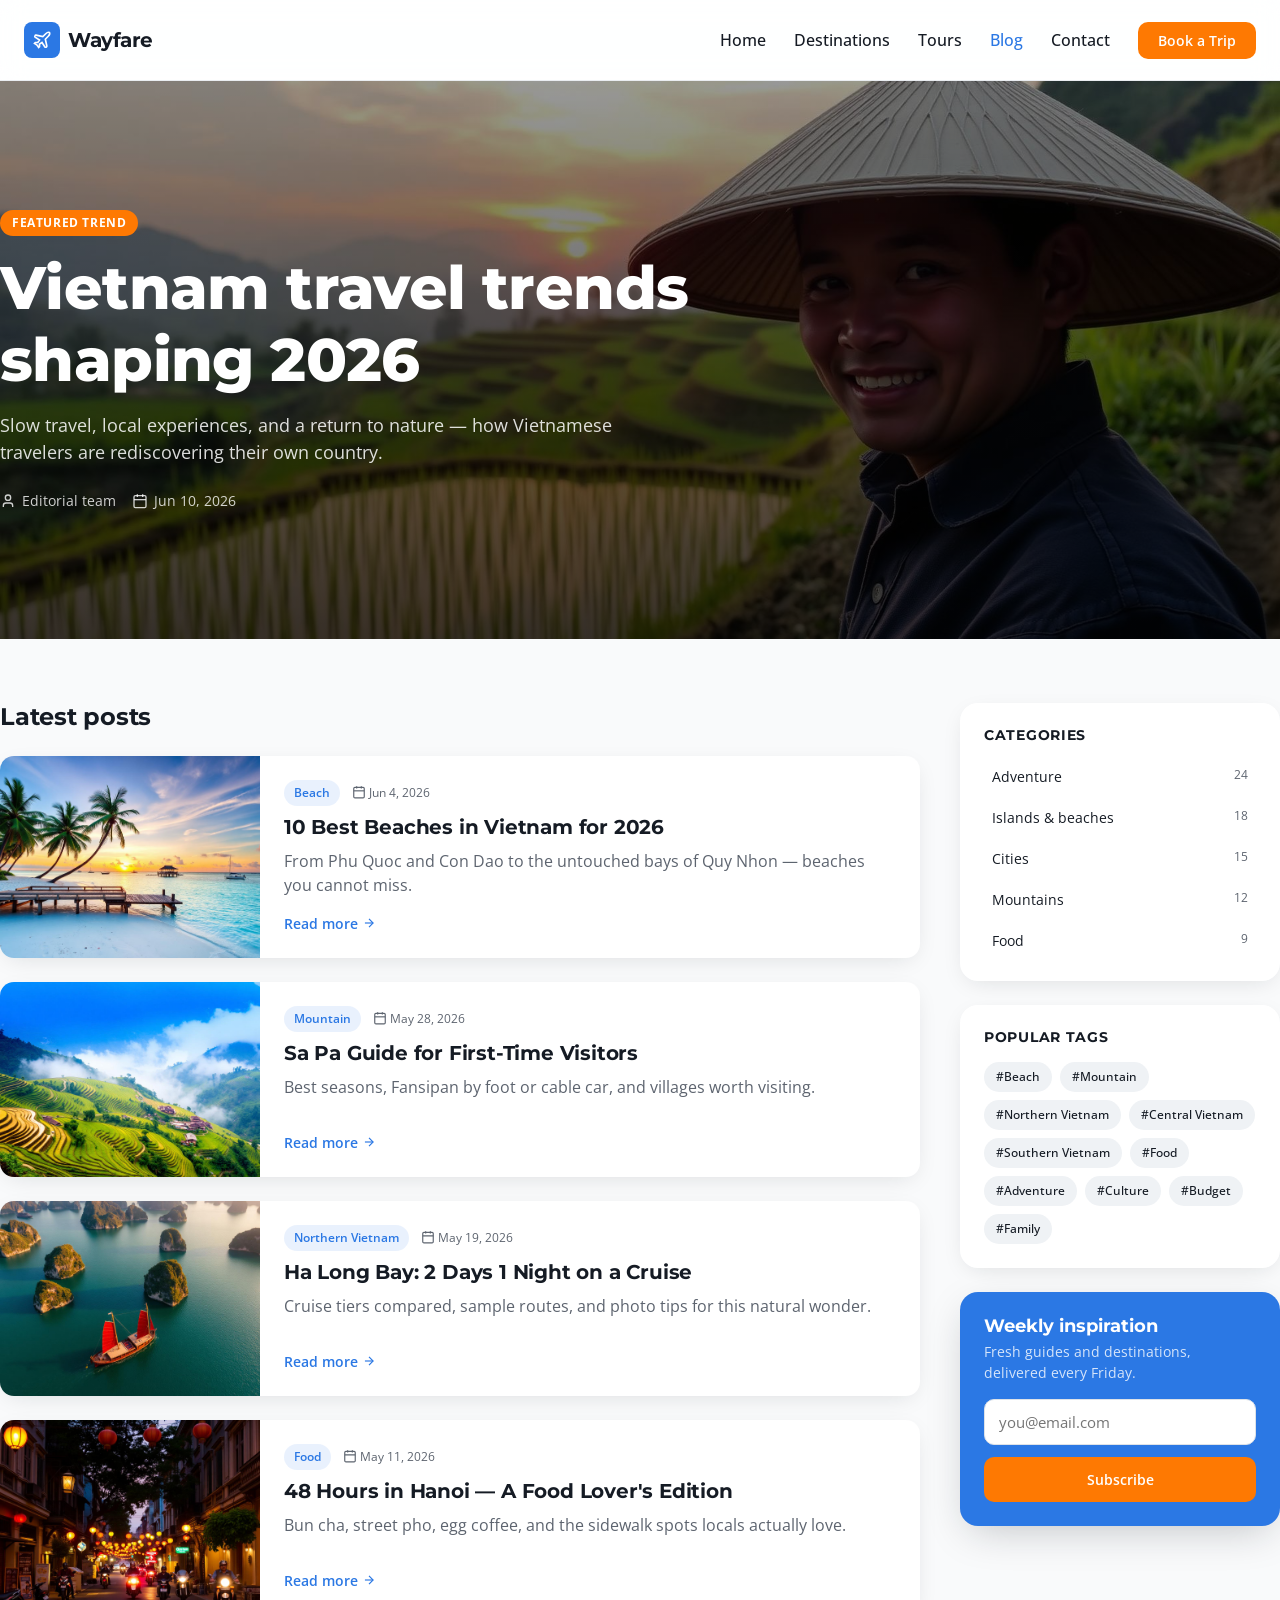
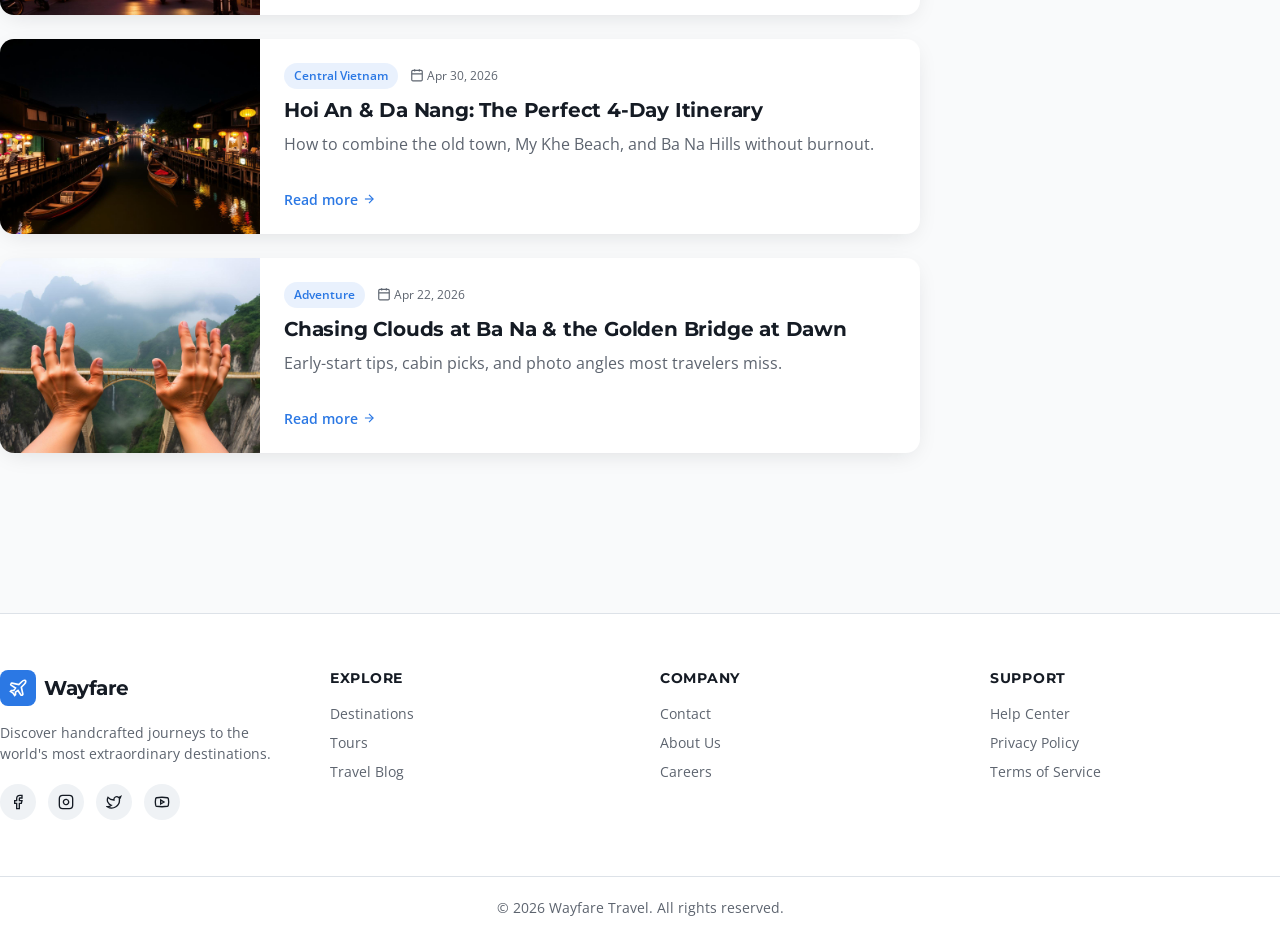
==== blog.html @ fe243395 "Initial commit" ====
<!DOCTYPE html>
<html lang="en">
<head>
  <meta charset="UTF-8">
  <meta name="viewport" content="width=device-width, initial-scale=1.0">
  <title>Travel Blog — Wayfare</title>
  <meta name="description" content="Guides, stories, and Vietnam travel tips from local experts and fellow travelers.">
  <link
    href="https://cdn.jsdelivr.net/npm/bootstrap@5.3.3/dist/css/bootstrap.min.css"
    rel="stylesheet"
    integrity="sha384-QWTKZyjpPEjISv5WaRU9OFeRpok6YctnYmDr5pNlyT2bRjXh0JMhjY6hW+ALEwIH"
    crossorigin="anonymous"
  >
  <link rel="stylesheet" href="css/styles.css">
</head>
<body class="site" data-page="blog">
  <header class="navbar">
    <div class="container navbar__inner">
      <a href="index.html" class="navbar__brand">
        <span class="navbar__logo">
          <svg class="icon" viewBox="0 0 24 24" fill="none" stroke="currentColor" stroke-width="2"><path d="M17.8 19.2 16 11l3.5-3.5C21 6 21.5 4 21 3c-1-.5-3 0-4.5 1.5L13 8 4.8 6.2c-.5-.1-.9.1-1.1.5l-.3.5c-.2.5-.1 1 .3 1.3L9 12l-2 3H4l-1 1 3 2 2 3 1-1v-3l3-2 3.5 5.3c.3.4.8.5 1.3.3l.5-.2c.4-.3.6-.7.5-1.2z"/></svg>
        </span>
        <span class="navbar__name">Wayfare</span>
      </a>
      <nav class="navbar__nav">
        <a href="index.html" class="btn-ghost-nav" data-nav-link="home">Home</a>
        <a href="destinations.html" class="btn-ghost-nav" data-nav-link="destinations">Destinations</a>
        <a href="tours.html" class="btn-ghost-nav" data-nav-link="tours">Tours</a>
        <a href="blog.html" class="btn-ghost-nav" data-nav-link="blog">Blog</a>
        <a href="contact.html" class="btn-ghost-nav" data-nav-link="contact">Contact</a>
        <a href="contact.html" class="btn-cta btn-cta--sm" style="margin-left:0.75rem">Book a Trip</a>
      </nav>
      <button class="navbar__toggle" data-nav-toggle aria-label="Toggle menu" aria-expanded="false">
        <svg class="icon" data-icon-menu viewBox="0 0 24 24" fill="none" stroke="currentColor" stroke-width="2"><path d="M4 12h16"/><path d="M4 18h16"/><path d="M4 6h16"/></svg>
        <svg class="icon hidden" data-icon-close viewBox="0 0 24 24" fill="none" stroke="currentColor" stroke-width="2"><path d="M18 6 6 18"/><path d="m6 6 12 12"/></svg>
      </button>
    </div>
    <div class="navbar__mobile" data-nav-mobile>
      <div class="navbar__mobile-inner">
        <nav class="navbar__mobile-nav">
          <a href="index.html" class="btn-ghost-nav" data-nav-link="home">Home</a>
          <a href="destinations.html" class="btn-ghost-nav" data-nav-link="destinations">Destinations</a>
          <a href="tours.html" class="btn-ghost-nav" data-nav-link="tours">Tours</a>
          <a href="blog.html" class="btn-ghost-nav" data-nav-link="blog">Blog</a>
          <a href="contact.html" class="btn-ghost-nav" data-nav-link="contact">Contact</a>
          <a href="contact.html" class="btn-cta btn-cta--sm" style="margin-top:0.5rem">Book a Trip</a>
        </nav>
      </div>
    </div>
  </header>

  <main class="main">
    <section class="blog-hero">
      <div class="blog-hero__bg">
        <img src="assets/blog-hero.jpg" alt="">
        <div class="blog-hero__overlay"></div>
      </div>
      <div class="container blog-hero__content">
        <span class="blog-hero__badge">Featured trend</span>
        <h1>Vietnam travel trends shaping 2026</h1>
        <p class="blog-hero__desc">Slow travel, local experiences, and a return to nature — how Vietnamese travelers are rediscovering their own country.</p>
        <div class="blog-hero__meta">
          <span>
            <svg class="icon--sm" viewBox="0 0 24 24" fill="none" stroke="currentColor" stroke-width="2"><path d="M19 21v-2a4 4 0 0 0-4-4H9a4 4 0 0 0-4 4v2"/><circle cx="12" cy="7" r="4"/></svg>
            Editorial team
          </span>
          <span>
            <svg class="icon--sm" viewBox="0 0 24 24" fill="none" stroke="currentColor" stroke-width="2"><rect width="18" height="18" x="3" y="4" rx="2"/><line x1="16" x2="16" y1="2" y2="6"/><line x1="8" x2="8" y1="2" y2="6"/><line x1="3" x2="21" y1="10" y2="10"/></svg>
            Jun 10, 2026
          </span>
        </div>
      </div>
    </section>

    <section class="container blog-layout">
      <div class="blog-feed">
        <h2>Latest posts</h2>
        <div class="blog-posts" id="blog-posts"></div>
      </div>

      <aside class="blog-sidebar">
        <div class="blog-sidebar__box">
          <h3>Categories</h3>
          <ul class="blog-sidebar__cats">
            <li><a href="blog.html">Adventure <span class="count">24</span></a></li>
            <li><a href="blog.html">Islands & beaches <span class="count">18</span></a></li>
            <li><a href="blog.html">Cities <span class="count">15</span></a></li>
            <li><a href="blog.html">Mountains <span class="count">12</span></a></li>
            <li><a href="blog.html">Food <span class="count">9</span></a></li>
          </ul>
        </div>

        <div class="blog-sidebar__box">
          <h3>Popular tags</h3>
          <div class="blog-tags">
            <a href="#">#Beach</a>
            <a href="#">#Mountain</a>
            <a href="#">#Northern Vietnam</a>
            <a href="#">#Central Vietnam</a>
            <a href="#">#Southern Vietnam</a>
            <a href="#">#Food</a>
            <a href="#">#Adventure</a>
            <a href="#">#Culture</a>
            <a href="#">#Budget</a>
            <a href="#">#Family</a>
          </div>
        </div>

        <div class="blog-sidebar__box newsletter">
          <h3>Weekly inspiration</h3>
          <p>Fresh guides and destinations, delivered every Friday.</p>
          <input type="email" class="field" placeholder="you@email.com">
          <button type="button" class="btn-cta">Subscribe</button>
        </div>
      </aside>
    </section>
  </main>

  <footer class="footer">
    <div class="container footer__grid">
      <div>
        <a href="index.html" class="navbar__brand">
          <span class="navbar__logo">
            <svg class="icon" viewBox="0 0 24 24" fill="none" stroke="currentColor" stroke-width="2"><path d="M17.8 19.2 16 11l3.5-3.5C21 6 21.5 4 21 3c-1-.5-3 0-4.5 1.5L13 8 4.8 6.2c-.5-.1-.9.1-1.1.5l-.3.5c-.2.5-.1 1 .3 1.3L9 12l-2 3H4l-1 1 3 2 2 3 1-1v-3l3-2 3.5 5.3c.3.4.8.5 1.3.3l.5-.2c.4-.3.6-.7.5-1.2z"/></svg>
          </span>
          <span class="navbar__name">Wayfare</span>
        </a>
        <p class="footer__desc">Discover handcrafted journeys to the world's most extraordinary destinations.</p>
        <div class="footer__social">
          <a href="#" aria-label="Facebook"><svg class="icon--sm" viewBox="0 0 24 24" fill="none" stroke="currentColor" stroke-width="2"><path d="M18 2h-3a5 5 0 0 0-5 5v3H7v4h3v8h4v-8h3l1-4h-4V7a1 1 0 0 1 1-1h3z"/></svg></a>
          <a href="#" aria-label="Instagram"><svg class="icon--sm" viewBox="0 0 24 24" fill="none" stroke="currentColor" stroke-width="2"><rect width="20" height="20" x="2" y="2" rx="5" ry="5"/><path d="M16 11.37A4 4 0 1 1 12.63 8 4 4 0 0 1 16 11.37z"/><line x1="17.5" x2="17.51" y1="6.5" y2="6.5"/></svg></a>
          <a href="#" aria-label="Twitter"><svg class="icon--sm" viewBox="0 0 24 24" fill="none" stroke="currentColor" stroke-width="2"><path d="M22 4s-.7 2.1-2 3.4c1.6 10-9.4 17.3-18 11.6 2.2.1 4.4-.6 6-2C3 15.5.5 9.6 3 5c2.2 2.6 5.6 4.1 9 4-.9-4.2 4-6.6 7-3.8 1.1 0 3-1.2 3-1.2z"/></svg></a>
          <a href="#" aria-label="Youtube"><svg class="icon--sm" viewBox="0 0 24 24" fill="none" stroke="currentColor" stroke-width="2"><path d="M2.5 17a24.12 24.12 0 0 1 0-10 2 2 0 0 1 1.4-1.4 49.56 49.56 0 0 1 16.2 0A2 2 0 0 1 21.5 7a24.12 24.12 0 0 1 0 10 2 2 0 0 1-1.4 1.4 49.55 49.55 0 0 1-16.2 0A2 2 0 0 1 2.5 17"/><path d="m10 15 5-3-5-3z"/></svg></a>
        </div>
      </div>
      <div>
        <h4 class="footer__col-title">Explore</h4>
        <ul class="footer__links">
          <li><a href="destinations.html">Destinations</a></li>
          <li><a href="tours.html">Tours</a></li>
          <li><a href="blog.html">Travel Blog</a></li>
        </ul>
      </div>
      <div>
        <h4 class="footer__col-title">Company</h4>
        <ul class="footer__links">
          <li><a href="contact.html">Contact</a></li>
          <li><a href="index.html">About Us</a></li>
          <li><a href="index.html">Careers</a></li>
        </ul>
      </div>
      <div>
        <h4 class="footer__col-title">Support</h4>
        <ul class="footer__links">
          <li><a href="contact.html">Help Center</a></li>
          <li><a href="index.html">Privacy Policy</a></li>
          <li><a href="index.html">Terms of Service</a></li>
        </ul>
      </div>
    </div>
    <div class="footer__bottom">
      <div class="container">© <span id="footer-year"></span> Wayfare Travel. All rights reserved.</div>
    </div>
  </footer>

  <script src="js/data.js"></script>
  <script src="js/main.js"></script>
  <script src="js/blog.js"></script>
  <script
    src="https://cdn.jsdelivr.net/npm/bootstrap@5.3.3/dist/js/bootstrap.bundle.min.js"
    integrity="sha384-YvpcrYf0tY3lHB60NNkmXc5s9fDVZLESaAA55NDzOxhy9GkcIdslK1eN7N6jIeHz"
    crossorigin="anonymous"
  ></script>
</body>
</html>
---- css/styles.css ----
@import url('https://fonts.googleapis.com/css2?family=Montserrat:wght@600;700;800&family=Open+Sans:wght@400;500;600&display=swap');

:root {
  --radius: 0.625rem;
  --radius-md: calc(var(--radius) - 2px);
  --radius-xl: calc(var(--radius) + 4px);
  --radius-2xl: calc(var(--radius) + 8px);

  --background: oklch(0.985 0.002 247);
  --foreground: oklch(0.22 0.02 260);
  --card: oklch(1 0 0);
  --primary: oklch(0.585 0.18 258);
  --primary-foreground: oklch(1 0 0);
  --muted: oklch(0.96 0.005 247);
  --muted-foreground: oklch(0.5 0.02 260);
  --accent: oklch(0.72 0.19 50);
  --accent-foreground: oklch(1 0 0);
  --destructive: oklch(0.6 0.22 25);
  --border: oklch(0.91 0.01 255);
  --star: oklch(0.82 0.17 85);
  --shadow-card: 0 6px 24px -8px oklch(0.22 0.02 260 / 0.15);
  --shadow-elevated: 0 12px 40px -10px oklch(0.22 0.02 260 / 0.25);

  --font-sans: 'Open Sans', system-ui, sans-serif;
  --font-display: 'Montserrat', system-ui, sans-serif;
}

*, *::before, *::after { box-sizing: border-box; }

html { scroll-behavior: smooth; }

body {
  margin: 0;
  background: var(--background);
  color: var(--foreground);
  font-family: var(--font-sans);
  -webkit-font-smoothing: antialiased;
}

h1, h2, h3, h4, h5, h6 {
  font-family: var(--font-display);
  font-weight: 700;
  letter-spacing: -0.01em;
}

a { color: inherit; text-decoration: none; }

img { display: block; max-width: 100%; }

.site { display: flex; min-height: 100vh; flex-direction: column; }
.main { flex: 1; }

.container {
  width: 100%;
  max-width: 80rem;
  margin: 0 auto;
  padding-left: 1rem;
  padding-right: 1rem;
}

@media (min-width: 640px) {
  .container { padding-left: 1.5rem; padding-right: 1.5rem; }
}

/* Buttons & forms */
.btn-cta {
  background: var(--accent);
  color: var(--accent-foreground);
  font-weight: 600;
  padding: 0.75rem 1.5rem;
  border: none;
  border-radius: var(--radius);
  cursor: pointer;
  transition: transform 0.15s ease, box-shadow 0.15s ease, background-color 0.15s ease;
  display: inline-flex;
  align-items: center;
  justify-content: center;
  gap: 0.5rem;
  font-family: inherit;
  font-size: inherit;
}

.btn-cta:hover {
  background: oklch(0.66 0.19 50);
  box-shadow: 0 8px 24px -8px oklch(0.72 0.19 50 / 0.55);
  transform: translateY(-1px);
}

.btn-cta:focus-visible {
  outline: 3px solid oklch(0.72 0.19 50 / 0.4);
  outline-offset: 2px;
}

.btn-cta--sm { padding: 0.5rem 1.25rem; font-size: 0.875rem; }
.btn-cta--full { width: 100%; }

.btn-ghost-nav {
  color: var(--foreground);
  font-weight: 500;
  padding: 0.5rem 0.75rem;
  border-radius: var(--radius-md);
  transition: color 0.15s ease, background-color 0.15s ease;
}

.btn-ghost-nav:hover,
.btn-ghost-nav.active { color: var(--primary); }

.field {
  width: 100%;
  background: var(--card);
  border: 1.5px solid var(--border);
  border-radius: var(--radius);
  padding: 0.65rem 0.85rem;
  font-size: 0.95rem;
  font-family: inherit;
  transition: border-color 0.15s ease, box-shadow 0.15s ease;
}

.field:focus {
  outline: none;
  border-color: var(--primary);
  box-shadow: 0 0 0 3px oklch(0.585 0.18 258 / 0.18);
}

.field.error {
  border-color: var(--destructive);
  box-shadow: 0 0 0 3px oklch(0.6 0.22 25 / 0.15);
}

.field-label {
  display: block;
  margin-bottom: 0.375rem;
  font-size: 0.75rem;
  font-weight: 600;
  text-transform: uppercase;
  letter-spacing: 0.05em;
  color: var(--muted-foreground);
}

.field-error {
  display: block;
  margin-top: 0.375rem;
  font-size: 0.75rem;
  font-weight: 500;
  color: var(--destructive);
}

.card-surface {
  background: var(--card);
  border-radius: var(--radius-xl);
  box-shadow: var(--shadow-card);
  overflow: hidden;
}

.img-zoom { overflow: hidden; }
.img-zoom img {
  width: 100%;
  height: 100%;
  object-fit: cover;
  transition: transform 0.6s ease;
}
.img-zoom:hover img { transform: scale(1.08); }

/* Navbar */
.navbar {
  position: sticky;
  top: 0;
  z-index: 50;
  width: 100%;
  border-bottom: 1px solid oklch(0.91 0.01 255 / 0.6);
  background: oklch(1 0 0 / 0.85);
  backdrop-filter: blur(12px);
}

.navbar__inner {
  display: flex;
  height: 4rem;
  align-items: center;
  justify-content: space-between;
}

.navbar__brand {
  display: flex;
  align-items: center;
  gap: 0.5rem;
}

.navbar__logo {
  display: grid;
  place-items: center;
  width: 2.25rem;
  height: 2.25rem;
  border-radius: 0.5rem;
  background: var(--primary);
  color: var(--primary-foreground);
}

.navbar__name {
  font-family: var(--font-display);
  font-size: 1.25rem;
  font-weight: 700;
  letter-spacing: -0.025em;
}

.navbar__nav {
  display: none;
  align-items: center;
  gap: 0.25rem;
}

@media (min-width: 768px) {
  .navbar__nav { display: flex; }
}

.navbar__toggle {
  display: grid;
  place-items: center;
  width: 2.5rem;
  height: 2.5rem;
  border: none;
  border-radius: var(--radius-md);
  background: transparent;
  color: var(--foreground);
  cursor: pointer;
  transition: background-color 0.15s ease;
}

.navbar__toggle:hover { background: var(--muted); }

@media (min-width: 768px) {
  .navbar__toggle { display: none; }
}

.navbar__mobile {
  display: grid;
  overflow: hidden;
  transition: grid-template-rows 0.3s ease-out;
  grid-template-rows: 0fr;
}

.navbar__mobile.open { grid-template-rows: 1fr; }

@media (min-width: 768px) {
  .navbar__mobile { display: none; }
}

.navbar__mobile-inner { min-height: 0; }

.navbar__mobile-nav {
  display: flex;
  flex-direction: column;
  gap: 0.25rem;
  border-top: 1px solid var(--border);
  background: var(--card);
  padding: 0.75rem 1rem;
}

.icon { width: 1.25rem; height: 1.25rem; flex-shrink: 0; }
.icon--sm { width: 1rem; height: 1rem; }
.icon--xs { width: 0.875rem; height: 0.875rem; }

/* Footer */
.footer {
  margin-top: 6rem;
  border-top: 1px solid var(--border);
  background: var(--card);
}

.footer__grid {
  display: grid;
  gap: 2.5rem;
  padding: 3.5rem 0;
}

@media (min-width: 768px) {
  .footer__grid { grid-template-columns: repeat(4, 1fr); }
}

.footer__desc {
  margin-top: 1rem;
  max-width: 20rem;
  font-size: 0.875rem;
  color: var(--muted-foreground);
}

.footer__social {
  display: flex;
  gap: 0.75rem;
  margin-top: 1.25rem;
}

.footer__social a {
  display: grid;
  place-items: center;
  width: 2.25rem;
  height: 2.25rem;
  border-radius: 9999px;
  background: var(--muted);
  color: var(--foreground);
  transition: background-color 0.15s ease, color 0.15s ease;
}

.footer__social a:hover {
  background: var(--primary);
  color: var(--primary-foreground);
}

.footer__col-title {
  margin: 0 0 1rem;
  font-family: var(--font-display);
  font-size: 0.875rem;
  font-weight: 700;
  text-transform: uppercase;
  letter-spacing: 0.05em;
}

.footer__links {
  list-style: none;
  margin: 0;
  padding: 0;
  font-size: 0.875rem;
  color: var(--muted-foreground);
}

.footer__links li + li { margin-top: 0.5rem; }

.footer__links a { transition: color 0.15s ease; }
.footer__links a:hover { color: var(--primary); }

.footer__bottom {
  border-top: 1px solid var(--border);
  padding: 1.25rem 0;
  text-align: center;
  font-size: 0.875rem;
  color: var(--muted-foreground);
}

/* Stars */
.stars {
  display: flex;
  align-items: center;
  gap: 0.125rem;
}

.stars__icon {
  width: 1rem;
  height: 1rem;
}

.stars__rating {
  margin-left: 0.25rem;
  font-size: 0.75rem;
  font-weight: 600;
  color: var(--muted-foreground);
}

/* Page header */
.page-header {
  border-bottom: 1px solid var(--border);
  background: var(--card);
  padding: 3rem 0;
}

.page-header h1 {
  margin: 0;
  font-size: 2.25rem;
  font-weight: 800;
}

@media (min-width: 640px) {
  .page-header h1 { font-size: 3rem; }
}

.page-header p {
  margin: 0.75rem 0 0;
  max-width: 42rem;
  color: var(--muted-foreground);
}

/* Hero (home) */
.hero {
  position: relative;
  isolation: isolate;
}

.hero__bg {
  position: absolute;
  inset: 0;
  z-index: -1;
}

.hero__bg img {
  width: 100%;
  height: 100%;
  object-fit: cover;
}

.hero__overlay {
  position: absolute;
  inset: 0;
  background: linear-gradient(to bottom, oklch(0 0 0 / 0.55), oklch(0 0 0 / 0.35), oklch(0 0 0 / 0.65));
}

.hero__content {
  padding: 7rem 0 7rem;
  color: white;
}

@media (min-width: 640px) {
  .hero__content { padding-top: 9rem; }
}

@media (min-width: 768px) {
  .hero__content { padding-bottom: 10rem; }
}

.hero__badge {
  display: inline-block;
  padding: 0.25rem 0.75rem;
  border-radius: 9999px;
  background: oklch(1 0 0 / 0.15);
  font-size: 0.75rem;
  font-weight: 600;
  text-transform: uppercase;
  letter-spacing: 0.05em;
  backdrop-filter: blur(4px);
}

.hero h1 {
  margin: 1rem 0 0;
  max-width: 42rem;
  font-size: 2.25rem;
  font-weight: 800;
  line-height: 1.15;
}

@media (min-width: 640px) {
  .hero h1 { font-size: 3rem; }
}

@media (min-width: 768px) {
  .hero h1 { font-size: 3.75rem; }
}

.hero__desc {
  margin: 1rem 0 0;
  max-width: 36rem;
  font-size: 1rem;
  color: oklch(1 0 0 / 0.85);
}

@media (min-width: 640px) {
  .hero__desc { font-size: 1.125rem; }
}

.search-card {
  margin-top: 2.5rem;
  padding: 1rem;
  border-radius: var(--radius-2xl);
  background: oklch(1 0 0 / 0.95);
  box-shadow: 0 25px 50px -12px oklch(0 0 0 / 0.25);
  backdrop-filter: blur(4px);
}

@media (min-width: 640px) {
  .search-card { padding: 1.5rem; }
}

.search-card__grid {
  display: grid;
  gap: 1rem;
}

@media (min-width: 768px) {
  .search-card__grid {
    grid-template-columns: 1.3fr 1fr 1fr auto;
    align-items: end;
  }
}

.search-card .btn-cta {
  height: 46px;
  width: 100%;
}

@media (min-width: 768px) {
  .search-card .btn-cta { width: auto; }
}

/* Section */
.section { padding: 5rem 0; }
.section--card { background: var(--card); }

.section__header {
  display: flex;
  flex-wrap: wrap;
  align-items: flex-end;
  justify-content: space-between;
  gap: 1rem;
  margin-bottom: 2.5rem;
}

.section__eyebrow {
  margin: 0;
  font-size: 0.875rem;
  font-weight: 600;
  text-transform: uppercase;
  letter-spacing: 0.05em;
  color: var(--primary);
}

.section__title {
  margin: 0.5rem 0 0;
  font-size: 1.875rem;
  font-weight: 700;
}

@media (min-width: 640px) {
  .section__title { font-size: 2.25rem; }
}

.section__link {
  display: inline-flex;
  align-items: center;
  gap: 0.5rem;
  font-weight: 600;
  color: var(--primary);
}

.section__link svg { transition: transform 0.15s ease; }
.section__link:hover svg { transform: translateX(4px); }

.section__center {
  max-width: 42rem;
  margin: 0 auto 3rem;
  text-align: center;
}

/* Destination cards (home) */
.dest-grid {
  display: grid;
  gap: 1.5rem;
}

@media (min-width: 640px) {
  .dest-grid { grid-template-columns: repeat(2, 1fr); }
}

@media (min-width: 1024px) {
  .dest-grid { grid-template-columns: repeat(4, 1fr); }
}

.dest-card {
  display: flex;
  flex-direction: column;
}

.dest-card__img {
  position: relative;
  aspect-ratio: 4 / 3;
}

.dest-card__price {
  position: absolute;
  top: 0.75rem;
  right: 0.75rem;
  padding: 0.25rem 0.75rem;
  border-radius: 9999px;
  background: var(--accent);
  color: var(--accent-foreground);
  font-size: 0.75rem;
  font-weight: 700;
  box-shadow: var(--shadow-card);
}

.dest-card__body {
  display: flex;
  flex: 1;
  flex-direction: column;
  padding: 1.25rem;
}

.dest-card__location {
  display: flex;
  align-items: center;
  gap: 0.25rem;
  font-size: 0.75rem;
  font-weight: 500;
  text-transform: uppercase;
  letter-spacing: 0.05em;
  color: var(--muted-foreground);
}

.dest-card__name {
  margin: 0.25rem 0 0;
  font-size: 1.125rem;
  font-weight: 700;
}

.dest-card__link {
  display: inline-flex;
  align-items: center;
  gap: 0.25rem;
  margin-top: 1rem;
  font-size: 0.875rem;
  font-weight: 600;
  color: var(--primary);
}

.dest-card__link:hover { text-decoration: underline; }

/* Why us */
.features-grid {
  display: grid;
  gap: 2.5rem;
}

@media (min-width: 768px) {
  .features-grid { grid-template-columns: repeat(3, 1fr); }
}

.feature {
  text-align: center;
}

.feature__icon {
  display: grid;
  place-items: center;
  width: 4rem;
  height: 4rem;
  margin: 0 auto;
  border-radius: var(--radius-2xl);
  background: oklch(0.585 0.18 258 / 0.1);
  color: var(--primary);
}

.feature h3 {
  margin: 1.25rem 0 0;
  font-size: 1.25rem;
}

.feature p {
  margin: 0.5rem 0 0;
  color: var(--muted-foreground);
}

/* Destinations page */
.dest-page {
  display: grid;
  gap: 2rem;
  padding: 3rem 0;
}

@media (min-width: 1024px) {
  .dest-page { grid-template-columns: 260px 1fr; }
}

.filter-toggle {
  display: inline-flex;
  align-items: center;
  gap: 0.5rem;
  width: fit-content;
  padding: 0.5rem 1rem;
  border: 1px solid var(--border);
  border-radius: var(--radius-md);
  background: var(--card);
  font-size: 0.875rem;
  font-weight: 600;
  cursor: pointer;
  font-family: inherit;
}

@media (min-width: 1024px) {
  .filter-toggle { display: none; }
}

.filters {
  display: none;
}

.filters.open { display: block; }

@media (min-width: 1024px) {
  .filters { display: block; }
}

.filters__panel {
  position: sticky;
  top: 5rem;
  padding: 1.5rem;
  border-radius: var(--radius-2xl);
  background: var(--card);
  box-shadow: var(--shadow-card);
}

.filters__group + .filters__group { margin-top: 2rem; }

.filters__title {
  margin: 0 0 0.75rem;
  font-family: var(--font-display);
  font-size: 0.875rem;
  font-weight: 700;
  text-transform: uppercase;
  letter-spacing: 0.05em;
}

.filters__option {
  display: flex;
  align-items: center;
  gap: 0.75rem;
  padding: 0.25rem 0;
  font-size: 0.875rem;
  cursor: pointer;
}

.filters__option input {
  width: 1rem;
  height: 1rem;
  cursor: pointer;
  accent-color: oklch(0.585 0.18 258);
}

.filters__clear {
  margin-top: 1rem;
  border: none;
  background: none;
  padding: 0;
  font-size: 0.875rem;
  font-weight: 600;
  color: var(--primary);
  cursor: pointer;
  font-family: inherit;
}

.filters__clear:hover { text-decoration: underline; }

.dest-count {
  margin: 0 0 1.25rem;
  font-size: 0.875rem;
  color: var(--muted-foreground);
}

.dest-list {
  display: grid;
  gap: 1.5rem;
}

@media (min-width: 640px) {
  .dest-list { grid-template-columns: repeat(2, 1fr); }
}

@media (min-width: 1280px) {
  .dest-list { grid-template-columns: repeat(3, 1fr); }
}

.dest-tile {
  position: relative;
  height: 18rem;
  overflow: hidden;
}

.dest-tile > img {
  position: absolute;
  inset: 0;
  width: 100%;
  height: 100%;
  object-fit: cover;
}

.dest-tile__overlay {
  position: absolute;
  inset: 0;
  background: linear-gradient(to top, oklch(0 0 0 / 0.85), oklch(0 0 0 / 0.3), transparent);
}

.dest-tile__content {
  position: absolute;
  inset: 0;
  display: flex;
  flex-direction: column;
  justify-content: flex-end;
  padding: 1.25rem;
  color: white;
}

.dest-tile__meta {
  display: flex;
  align-items: center;
  gap: 0.25rem;
  font-size: 0.75rem;
  font-weight: 500;
  text-transform: uppercase;
  letter-spacing: 0.05em;
  opacity: 0.9;
}

.dest-tile h3 {
  margin: 0.25rem 0 0;
  font-size: 1.5rem;
  font-weight: 700;
}

.dest-tile__desc {
  max-height: 0;
  overflow: hidden;
  margin: 0;
  font-size: 0.875rem;
  color: oklch(1 0 0 / 0.85);
  opacity: 0;
  transition: max-height 0.3s ease, opacity 0.3s ease, margin 0.3s ease;
}

.dest-tile:hover .dest-tile__desc {
  max-height: 5rem;
  margin-top: 0.5rem;
  opacity: 1;
}

.dest-tile__footer {
  display: flex;
  align-items: center;
  justify-content: space-between;
  margin-top: 0.75rem;
}

.dest-tile__tag {
  padding: 0.25rem 0.625rem;
  border-radius: 9999px;
  background: oklch(1 0 0 / 0.15);
  font-size: 0.75rem;
  font-weight: 600;
  backdrop-filter: blur(4px);
}

.dest-tile__price {
  padding: 0.25rem 0.75rem;
  border-radius: 9999px;
  background: var(--accent);
  font-size: 0.75rem;
  font-weight: 700;
}

.empty-state {
  padding: 3rem;
  border: 1px dashed var(--border);
  border-radius: var(--radius-2xl);
  background: var(--card);
  text-align: center;
  color: var(--muted-foreground);
}

/* Tours page */
.tour-gallery {
  display: grid;
  gap: 0.75rem;
  padding-top: 2.5rem;
}

@media (min-width: 768px) {
  .tour-gallery { grid-template-columns: 2fr 1fr; }
}

.tour-gallery__main {
  border-radius: var(--radius-2xl);
  overflow: hidden;
}

.tour-gallery__main img { aspect-ratio: 16 / 10; width: 100%; object-fit: cover; }

.tour-gallery__side {
  display: grid;
  grid-template-columns: repeat(3, 1fr);
  gap: 0.75rem;
}

@media (min-width: 768px) {
  .tour-gallery__side { grid-template-columns: 1fr; }
}

.tour-gallery__side .img-zoom {
  border-radius: var(--radius-2xl);
  overflow: hidden;
}

.tour-gallery__side img {
  aspect-ratio: 16 / 10;
  width: 100%;
  object-fit: cover;
}

@media (min-width: 768px) {
  .tour-gallery__side img { aspect-ratio: auto; height: 100%; }
}

.tour-layout {
  display: grid;
  gap: 2.5rem;
  margin-top: 2.5rem;
}

@media (min-width: 1024px) {
  .tour-layout { grid-template-columns: 1fr 360px; }
}

.badge {
  display: inline-flex;
  align-items: center;
  gap: 0.375rem;
  padding: 0.25rem 0.75rem;
  border-radius: 9999px;
  background: oklch(0.585 0.18 258 / 0.1);
  font-size: 0.75rem;
  font-weight: 600;
  color: var(--primary);
}

.badges { display: flex; flex-wrap: wrap; gap: 0.5rem; }

.tour-title {
  margin: 1rem 0 0;
  font-size: 2.25rem;
  font-weight: 800;
  line-height: 1.15;
}

@media (min-width: 640px) {
  .tour-title { font-size: 3rem; }
}

.tour-meta {
  display: flex;
  align-items: center;
  gap: 1rem;
  margin-top: 0.75rem;
}

.tour-meta span { font-size: 0.875rem; color: var(--muted-foreground); }

.tour-intro {
  margin: 1.25rem 0 0;
  max-width: 42rem;
  font-size: 1.125rem;
  color: var(--muted-foreground);
}

.itinerary { margin-top: 3rem; }

.itinerary h2 {
  margin: 0;
  font-size: 1.5rem;
}

.itinerary__list {
  position: relative;
  margin-top: 1.5rem;
  padding-left: 1.5rem;
  border-left: 2px solid var(--border);
}

.itinerary__item {
  position: relative;
  padding-bottom: 1.25rem;
}

.itinerary__day {
  position: absolute;
  left: -33px;
  top: 0.5rem;
  display: grid;
  place-items: center;
  width: 1.75rem;
  height: 1.75rem;
  border-radius: 9999px;
  background: var(--primary);
  color: var(--primary-foreground);
  font-size: 0.75rem;
  font-weight: 700;
  box-shadow: 0 0 0 4px var(--background);
}

.itinerary__toggle {
  display: flex;
  width: 100%;
  align-items: center;
  justify-content: space-between;
  padding: 1rem 1.25rem;
  border: none;
  border-radius: var(--radius-xl);
  background: var(--card);
  text-align: left;
  cursor: pointer;
  box-shadow: var(--shadow-card);
  transition: box-shadow 0.15s ease;
  font-family: inherit;
}

.itinerary__toggle:hover { box-shadow: var(--shadow-elevated); }

.itinerary__label {
  font-size: 0.75rem;
  font-weight: 600;
  text-transform: uppercase;
  letter-spacing: 0.05em;
  color: var(--primary);
}

.itinerary__name {
  margin-top: 0.25rem;
  font-family: var(--font-display);
  font-size: 1.125rem;
  font-weight: 700;
  color: var(--foreground);
}

.itinerary__chevron {
  width: 1.25rem;
  height: 1.25rem;
  color: var(--muted-foreground);
  transition: transform 0.3s ease;
  flex-shrink: 0;
}

.itinerary__item.open .itinerary__chevron { transform: rotate(180deg); }

.itinerary__body {
  display: grid;
  overflow: hidden;
  grid-template-rows: 0fr;
  transition: grid-template-rows 0.3s ease;
}

.itinerary__item.open .itinerary__body { grid-template-rows: 1fr; }

.itinerary__body-inner { min-height: 0; }

.itinerary__body p {
  margin: 0;
  padding: 0.75rem 1.25rem 0.25rem;
  color: var(--muted-foreground);
}

.includes { margin-top: 3rem; }

.includes h2 { margin: 0; font-size: 1.5rem; }

.includes__list {
  display: grid;
  gap: 0.75rem;
  margin-top: 1rem;
  list-style: none;
  padding: 0;
}

@media (min-width: 640px) {
  .includes__list { grid-template-columns: repeat(2, 1fr); }
}

.includes__list li {
  display: flex;
  align-items: flex-start;
  gap: 0.75rem;
  padding: 0.75rem;
  border-radius: 0.5rem;
  background: var(--card);
  box-shadow: var(--shadow-card);
  font-size: 0.875rem;
}

.includes__list li svg {
  margin-top: 0.125rem;
  width: 1.25rem;
  height: 1.25rem;
  flex-shrink: 0;
  color: var(--primary);
}

.booking-card {
  position: sticky;
  top: 6rem;
  padding: 1.5rem;
  border-radius: var(--radius-2xl);
  background: var(--card);
  box-shadow: var(--shadow-elevated);
}

.booking-card__price-row {
  display: flex;
  align-items: baseline;
  justify-content: space-between;
}

.booking-card__from {
  font-size: 0.75rem;
  font-weight: 600;
  text-transform: uppercase;
  letter-spacing: 0.05em;
  color: var(--muted-foreground);
}

.booking-card__amount {
  font-family: var(--font-display);
  font-size: 1.875rem;
  font-weight: 800;
  color: var(--primary);
}

.booking-card__per {
  font-size: 0.75rem;
  color: var(--muted-foreground);
}

.booking-card__discount {
  padding: 0.25rem 0.75rem;
  border-radius: 9999px;
  background: oklch(0.72 0.19 50 / 0.1);
  font-size: 0.75rem;
  font-weight: 700;
  color: var(--accent);
}

.booking-card__fields {
  display: flex;
  flex-direction: column;
  gap: 0.75rem;
  margin-top: 1.25rem;
}

.booking-card__summary {
  margin: 1.25rem 0;
  padding: 1rem 0;
  border-top: 1px solid var(--border);
  border-bottom: 1px solid var(--border);
  font-size: 0.875rem;
}

.summary-row {
  display: flex;
  justify-content: space-between;
  align-items: center;
}

.summary-row + .summary-row { margin-top: 0.5rem; }

.summary-row--muted { color: var(--muted-foreground); }

.summary-row--bold {
  font-family: var(--font-display);
  font-size: 1rem;
  font-weight: 700;
}

.booking-card__note {
  display: flex;
  align-items: center;
  justify-content: center;
  gap: 0.375rem;
  margin-top: 0.75rem;
  font-size: 0.75rem;
  color: var(--muted-foreground);
}

/* Blog */
.blog-hero {
  position: relative;
  isolation: isolate;
  color: white;
}

.blog-hero__bg {
  position: absolute;
  inset: 0;
  z-index: -1;
}

.blog-hero__bg img {
  width: 100%;
  height: 100%;
  object-fit: cover;
}

.blog-hero__overlay {
  position: absolute;
  inset: 0;
  background: linear-gradient(to bottom, oklch(0 0 0 / 0.4), oklch(0 0 0 / 0.75));
}

.blog-hero__content { padding: 6rem 0; }

@media (min-width: 768px) {
  .blog-hero__content { padding: 8rem 0; }
}

.blog-hero__badge {
  display: inline-block;
  padding: 0.25rem 0.75rem;
  border-radius: 9999px;
  background: var(--accent);
  font-size: 0.75rem;
  font-weight: 700;
  text-transform: uppercase;
  letter-spacing: 0.05em;
}

.blog-hero h1 {
  margin: 1rem 0 0;
  max-width: 48rem;
  font-size: 2.25rem;
  font-weight: 800;
}

@media (min-width: 640px) {
  .blog-hero h1 { font-size: 3rem; }
}

@media (min-width: 768px) {
  .blog-hero h1 { font-size: 3.75rem; }
}

.blog-hero__desc {
  margin: 1rem 0 0;
  max-width: 42rem;
  font-size: 1.125rem;
  color: oklch(1 0 0 / 0.85);
}

.blog-hero__meta {
  display: flex;
  align-items: center;
  gap: 1rem;
  margin-top: 1.5rem;
  font-size: 0.875rem;
  color: oklch(1 0 0 / 0.8);
}

.blog-hero__meta span {
  display: inline-flex;
  align-items: center;
  gap: 0.375rem;
}

.blog-layout {
  display: grid;
  gap: 2.5rem;
  padding: 4rem 0;
}

@media (min-width: 1024px) {
  .blog-layout { grid-template-columns: 1fr 320px; }
}

.blog-feed h2 {
  margin: 0 0 1.5rem;
  font-size: 1.5rem;
}

.blog-posts { display: flex; flex-direction: column; gap: 1.5rem; }

.blog-post {
  display: grid;
  gap: 0;
}

@media (min-width: 640px) {
  .blog-post { grid-template-columns: 260px 1fr; }
}

.blog-post__img img {
  width: 100%;
  height: 12rem;
  object-fit: cover;
}

@media (min-width: 640px) {
  .blog-post__img img { height: 100%; }
}

.blog-post__body {
  display: flex;
  flex-direction: column;
  padding: 1.25rem;
}

@media (min-width: 640px) {
  .blog-post__body { padding: 1.5rem; }
}

.blog-post__meta {
  display: flex;
  align-items: center;
  gap: 0.75rem;
  font-size: 0.75rem;
  color: var(--muted-foreground);
}

.blog-post__tag {
  padding: 0.25rem 0.625rem;
  border-radius: 9999px;
  background: oklch(0.585 0.18 258 / 0.1);
  font-weight: 600;
  color: var(--primary);
}

.blog-post h3 {
  margin: 0.5rem 0 0;
  font-size: 1.25rem;
  line-height: 1.35;
}

.blog-post p {
  margin: 0.5rem 0 0;
  color: var(--muted-foreground);
}

.blog-post__link {
  display: inline-flex;
  align-items: center;
  gap: 0.25rem;
  margin-top: auto;
  padding-top: 1rem;
  font-size: 0.875rem;
  font-weight: 600;
  color: var(--primary);
}

.blog-post__link:hover { text-decoration: underline; }

.blog-sidebar { position: sticky; top: 6rem; }

.blog-sidebar__box {
  padding: 1.5rem;
  border-radius: var(--radius-2xl);
  background: var(--card);
  box-shadow: var(--shadow-card);
}

.blog-sidebar__box + .blog-sidebar__box { margin-top: 1.5rem; }

.blog-sidebar h3 {
  margin: 0;
  font-family: var(--font-display);
  font-size: 0.875rem;
  font-weight: 700;
  text-transform: uppercase;
  letter-spacing: 0.05em;
}

.blog-sidebar__cats {
  list-style: none;
  margin: 1rem 0 0;
  padding: 0;
  font-size: 0.875rem;
}

.blog-sidebar__cats li + li { margin-top: 0.5rem; }

.blog-sidebar__cats a {
  display: flex;
  justify-content: space-between;
  padding: 0.375rem 0.5rem;
  border-radius: var(--radius-md);
  transition: background-color 0.15s ease, color 0.15s ease;
}

.blog-sidebar__cats a:hover {
  background: var(--muted);
  color: var(--primary);
}

.blog-sidebar__cats .count {
  font-size: 0.75rem;
  color: var(--muted-foreground);
}

.blog-tags {
  display: flex;
  flex-wrap: wrap;
  gap: 0.5rem;
  margin-top: 1rem;
}

.blog-tags a {
  padding: 0.375rem 0.75rem;
  border-radius: 9999px;
  background: var(--muted);
  font-size: 0.75rem;
  font-weight: 500;
  transition: background-color 0.15s ease, color 0.15s ease;
}

.blog-tags a:hover {
  background: var(--primary);
  color: var(--primary-foreground);
}

.newsletter {
  background: var(--primary);
  color: var(--primary-foreground);
  box-shadow: var(--shadow-elevated);
}

.newsletter h3 {
  font-size: 1.125rem;
  text-transform: none;
  letter-spacing: normal;
}

.newsletter p {
  margin: 0.25rem 0 0;
  font-size: 0.875rem;
  color: oklch(1 0 0 / 0.8);
}

.newsletter .field { margin-top: 1rem; color: var(--foreground); }

.newsletter .btn-cta { margin-top: 0.75rem; width: 100%; font-size: 0.875rem; }

/* Contact */
.info-card {
  display: flex;
  align-items: flex-start;
  gap: 1rem;
  padding: 1.25rem;
  border-radius: var(--radius-2xl);
  background: var(--card);
  box-shadow: var(--shadow-card);
}

.info-card__icon {
  display: grid;
  place-items: center;
  width: 3rem;
  height: 3rem;
  flex-shrink: 0;
  border-radius: var(--radius-xl);
  background: oklch(0.585 0.18 258 / 0.1);
  color: var(--primary);
}

.info-card__label {
  font-size: 0.75rem;
  font-weight: 600;
  text-transform: uppercase;
  letter-spacing: 0.05em;
  color: var(--muted-foreground);
}

.info-card__primary {
  margin-top: 0.25rem;
  font-family: var(--font-display);
  font-size: 1.125rem;
  font-weight: 700;
}

.info-card__secondary {
  font-size: 0.875rem;
  color: var(--muted-foreground);
}

.cta-box {
  padding: 1.5rem;
  border-radius: var(--radius-2xl);
  background: oklch(0.585 0.18 258 / 0.05);
}

.cta-box h3 {
  margin: 0;
  font-size: 1.125rem;
}

.cta-box p {
  margin: 0.25rem 0 0;
  font-size: 0.875rem;
  color: var(--muted-foreground);
}

.cta-box .btn-cta { margin-top: 1rem; }

.contact-form h2 {
  margin: 0;
  font-size: 1.5rem;
}

.contact-form > p {
  margin: 0.25rem 0 0;
  font-size: 0.875rem;
  color: var(--muted-foreground);
}

.form-success {
  display: none;
  align-items: flex-start;
  gap: 0.75rem;
  margin-top: 1.25rem;
  padding: 1rem;
  border: 1px solid oklch(0.585 0.18 258 / 0.3);
  border-radius: 0.5rem;
  background: oklch(0.585 0.18 258 / 0.05);
  font-size: 0.875rem;
}

.form-success.show { display: flex; }

.form-success svg {
  margin-top: 0.125rem;
  width: 1.25rem;
  height: 1.25rem;
  flex-shrink: 0;
  color: var(--primary);
}

.contact-form textarea.field { resize: vertical; }

.hidden { display: none !important; }
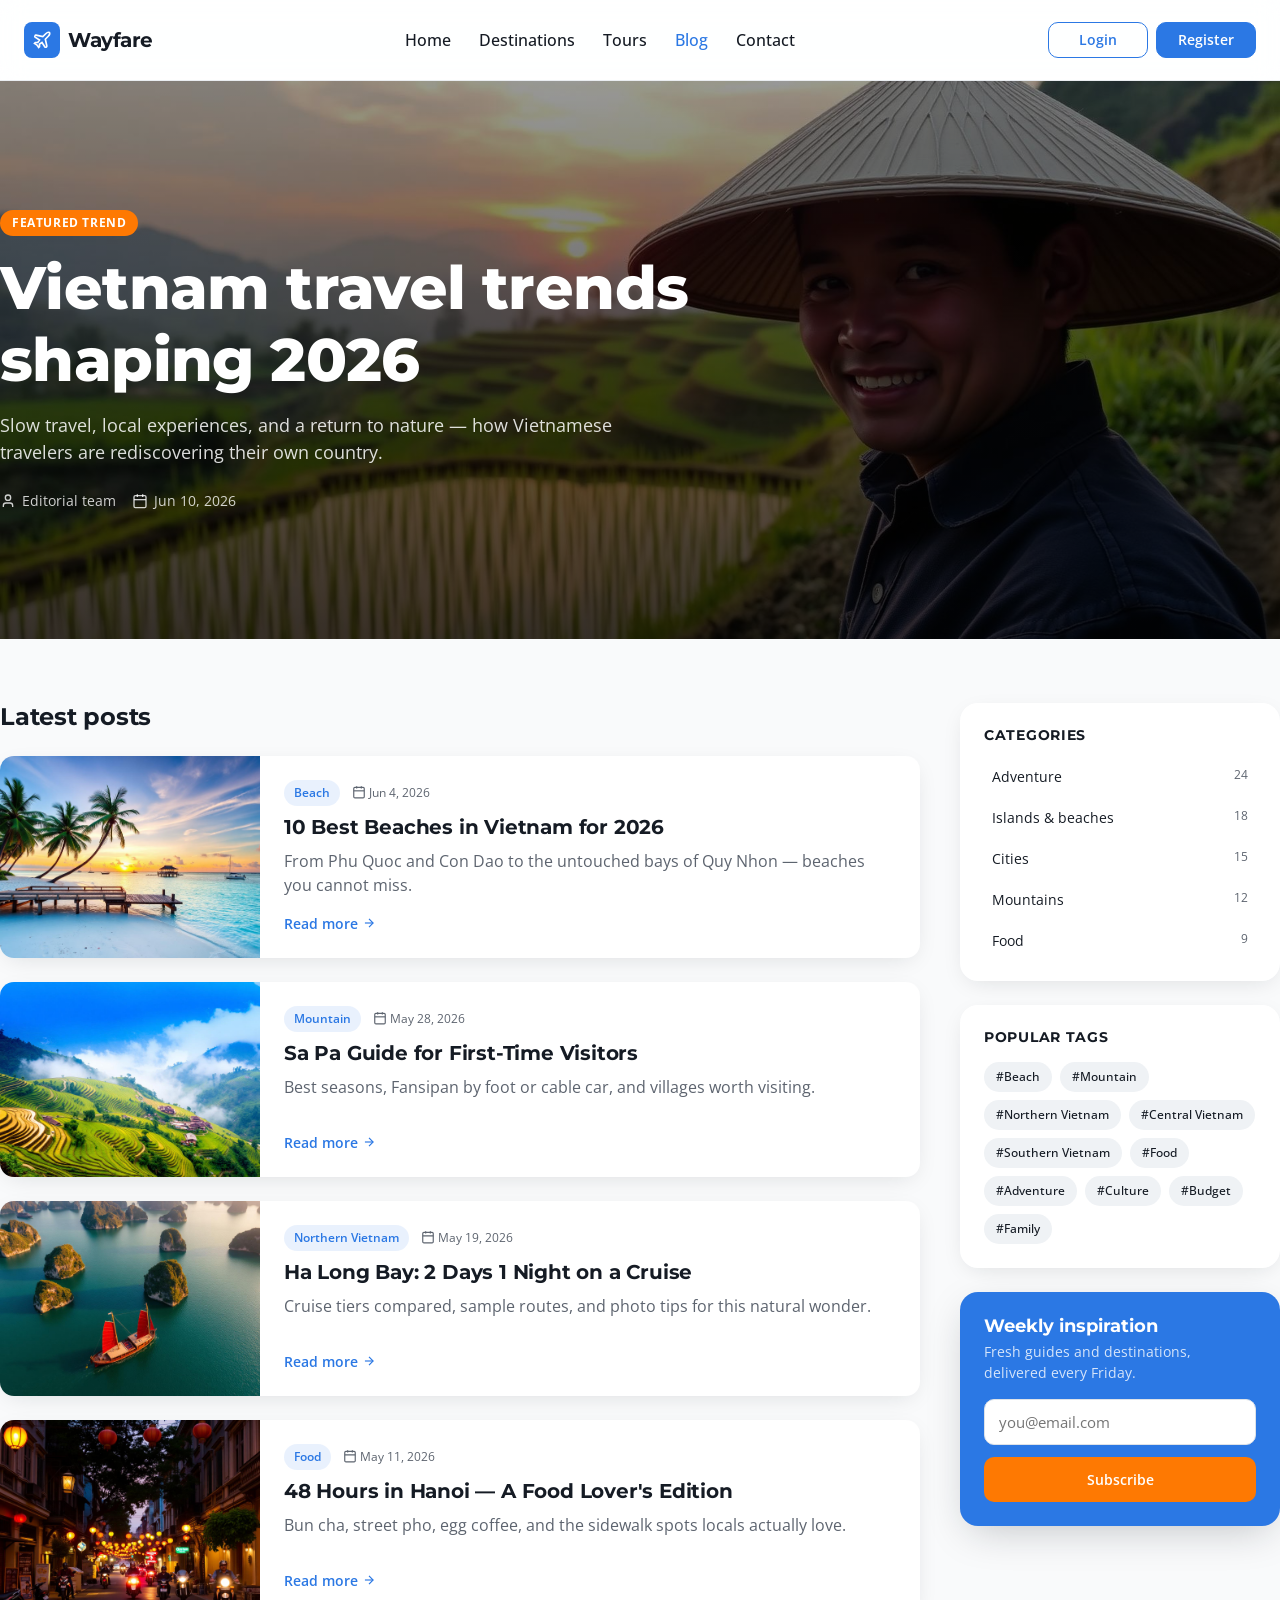
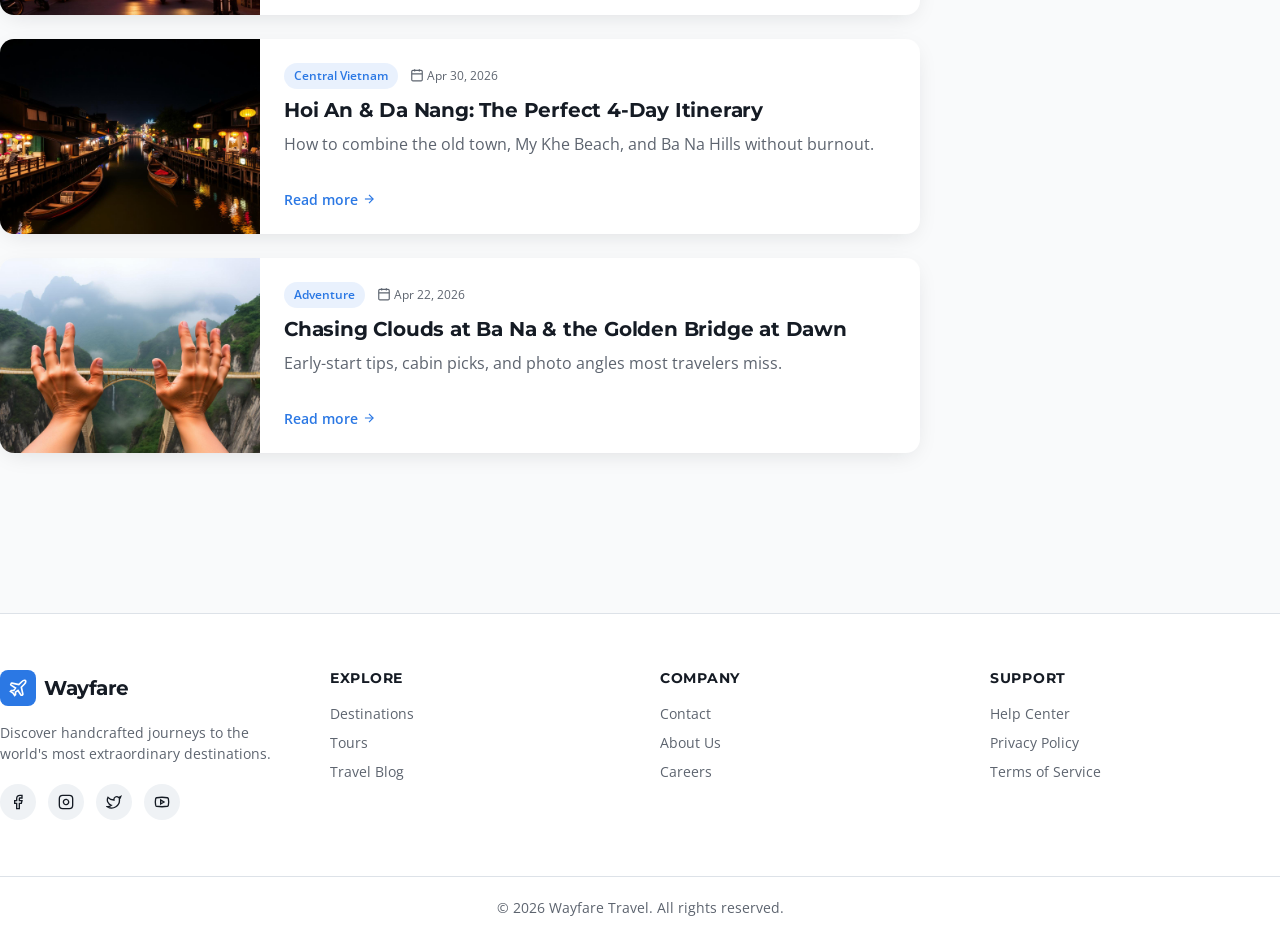
==== commit 6091b81b: "fix: more detail" ====
--- a/blog.html
+++ b/blog.html
@@ -28,8 +28,11 @@
         <a href="tours.html" class="btn-ghost-nav" data-nav-link="tours">Tours</a>
         <a href="blog.html" class="btn-ghost-nav" data-nav-link="blog">Blog</a>
         <a href="contact.html" class="btn-ghost-nav" data-nav-link="contact">Contact</a>
-        <a href="contact.html" class="btn-cta btn-cta--sm" style="margin-left:0.75rem">Book a Trip</a>
       </nav>
+      <div class="navbar__actions">
+        <a href="login.html" class="btn-nav-auth btn-nav-auth--login" data-nav-link="login">Login</a>
+        <a href="register.html" class="btn-nav-auth btn-nav-auth--register" data-nav-link="register">Register</a>
+      </div>
       <button class="navbar__toggle" data-nav-toggle aria-label="Toggle menu" aria-expanded="false">
         <svg class="icon" data-icon-menu viewBox="0 0 24 24" fill="none" stroke="currentColor" stroke-width="2"><path d="M4 12h16"/><path d="M4 18h16"/><path d="M4 6h16"/></svg>
         <svg class="icon hidden" data-icon-close viewBox="0 0 24 24" fill="none" stroke="currentColor" stroke-width="2"><path d="M18 6 6 18"/><path d="m6 6 12 12"/></svg>
@@ -43,7 +46,10 @@
           <a href="tours.html" class="btn-ghost-nav" data-nav-link="tours">Tours</a>
           <a href="blog.html" class="btn-ghost-nav" data-nav-link="blog">Blog</a>
           <a href="contact.html" class="btn-ghost-nav" data-nav-link="contact">Contact</a>
-          <a href="contact.html" class="btn-cta btn-cta--sm" style="margin-top:0.5rem">Book a Trip</a>
+          <div class="navbar__mobile-actions">
+            <a href="login.html" class="btn-nav-auth btn-nav-auth--login" data-nav-link="login">Login</a>
+            <a href="register.html" class="btn-nav-auth btn-nav-auth--register" data-nav-link="register">Register</a>
+          </div>
         </nav>
       </div>
     </div>
--- a/css/styles.css
+++ b/css/styles.css
@@ -105,6 +105,84 @@
 .btn-ghost-nav:hover,
 .btn-ghost-nav.active { color: var(--primary); }
 
+.btn-outline-nav {
+  display: inline-flex;
+  align-items: center;
+  justify-content: center;
+  padding: 0.5rem 1.25rem;
+  border: 1.5px solid var(--border);
+  border-radius: var(--radius);
+  background: transparent;
+  color: var(--foreground);
+  font-weight: 600;
+  font-size: 0.875rem;
+  font-family: inherit;
+  transition: border-color 0.15s ease, color 0.15s ease, background-color 0.15s ease;
+}
+
+.btn-outline-nav:hover {
+  border-color: var(--primary);
+  color: var(--primary);
+  background: oklch(0.585 0.18 258 / 0.05);
+}
+
+.btn-outline-nav.active {
+  border-color: var(--primary);
+  color: var(--primary);
+  background: oklch(0.585 0.18 258 / 0.08);
+}
+
+.btn-outline-nav--sm {
+  padding: 0.5rem 1.25rem;
+  font-size: 0.875rem;
+}
+
+.btn-nav-auth {
+  display: inline-flex;
+  align-items: center;
+  justify-content: center;
+  min-width: 6.25rem;
+  padding: 0.5rem 1.25rem;
+  border: 1.5px solid var(--primary);
+  border-radius: var(--radius);
+  font-size: 0.875rem;
+  font-weight: 600;
+  font-family: inherit;
+  line-height: 1.25;
+  transition: background-color 0.15s ease, color 0.15s ease, box-shadow 0.15s ease;
+}
+
+.btn-nav-auth--login {
+  background: transparent;
+  color: var(--primary);
+}
+
+.btn-nav-auth--login:hover {
+  background: oklch(0.585 0.18 258 / 0.08);
+}
+
+.btn-nav-auth--login.active {
+  background: oklch(0.585 0.18 258 / 0.12);
+}
+
+.btn-nav-auth--register {
+  background: var(--primary);
+  color: var(--primary-foreground);
+}
+
+.btn-nav-auth--register:hover {
+  background: oklch(0.52 0.18 258);
+  box-shadow: 0 4px 16px -4px oklch(0.585 0.18 258 / 0.5);
+}
+
+.btn-nav-auth--register.active {
+  box-shadow: 0 0 0 3px oklch(0.585 0.18 258 / 0.35);
+}
+
+.btn-cta.active {
+  box-shadow: 0 0 0 3px oklch(0.72 0.19 50 / 0.35);
+}
+
 .field {
   width: 100%;
   background: var(--card);
@@ -173,16 +251,17 @@
 }
 
 .navbar__inner {
-  display: flex;
+  display: grid;
+  grid-template-columns: 1fr auto 1fr;
   height: 4rem;
   align-items: center;
-  justify-content: space-between;
 }
 
 .navbar__brand {
   display: flex;
   align-items: center;
   gap: 0.5rem;
+  justify-self: start;
 }
 
 .navbar__logo {
@@ -206,10 +285,24 @@
   display: none;
   align-items: center;
   gap: 0.25rem;
+  justify-self: center;
+  grid-column: 2;
 }
 
 @media (min-width: 768px) {
   .navbar__nav { display: flex; }
+}
+
+.navbar__actions {
+  display: none;
+  align-items: center;
+  gap: 0.5rem;
+  justify-self: end;
+  grid-column: 3;
+}
+
+@media (min-width: 768px) {
+  .navbar__actions { display: flex; }
 }
 
 .navbar__toggle {
@@ -223,6 +316,8 @@
   color: var(--foreground);
   cursor: pointer;
   transition: background-color 0.15s ease;
+  justify-self: end;
+  grid-column: 3;
 }
 
 .navbar__toggle:hover { background: var(--muted); }
@@ -253,6 +348,18 @@
   border-top: 1px solid var(--border);
   background: var(--card);
   padding: 0.75rem 1rem;
+}
+
+.navbar__mobile-actions {
+  display: flex;
+  gap: 0.5rem;
+  margin-top: 0.75rem;
+  padding-top: 0.75rem;
+  border-top: 1px solid var(--border);
+}
+
+.navbar__mobile-actions .btn-nav-auth {
+  flex: 1;
 }
 
 .icon { width: 1.25rem; height: 1.25rem; flex-shrink: 0; }
@@ -608,6 +715,351 @@
 }
 
 .dest-card__link:hover { text-decoration: underline; }
+
+.dest-card__link-wrap {
+  display: block;
+  position: relative;
+  aspect-ratio: 4 / 3;
+  color: inherit;
+}
+
+.dest-card__name a {
+  color: inherit;
+}
+
+.dest-card__name a:hover {
+  color: var(--primary);
+}
+
+.dest-tile-link {
+  display: block;
+  color: inherit;
+  border-radius: var(--radius-xl);
+  transition: transform 0.2s ease, box-shadow 0.2s ease;
+}
+
+.dest-tile-link:hover {
+  transform: translateY(-2px);
+  box-shadow: var(--shadow-elevated);
+}
+
+.dest-tile-link:focus-visible {
+  outline: 3px solid oklch(0.585 0.18 258 / 0.4);
+  outline-offset: 3px;
+}
+
+/* Destination detail */
+.dest-detail-hero {
+  position: relative;
+  isolation: isolate;
+  min-height: 22rem;
+  display: flex;
+  align-items: flex-end;
+  overflow: hidden;
+}
+
+@media (min-width: 768px) {
+  .dest-detail-hero { min-height: 28rem; }
+}
+
+.dest-detail-hero__img {
+  position: absolute;
+  inset: 0;
+  width: 100%;
+  height: 100%;
+  object-fit: cover;
+}
+
+.dest-detail-hero__overlay {
+  position: absolute;
+  inset: 0;
+  background: linear-gradient(to top, oklch(0 0 0 / 0.85), oklch(0 0 0 / 0.35), oklch(0 0 0 / 0.15));
+}
+
+.dest-detail-hero__content {
+  position: relative;
+  z-index: 1;
+  padding: 2.5rem 1rem 2.75rem;
+  color: white;
+}
+
+@media (min-width: 640px) {
+  .dest-detail-hero__content { padding-bottom: 3.5rem; }
+}
+
+.dest-detail__back {
+  display: inline-flex;
+  align-items: center;
+  gap: 0.375rem;
+  margin-bottom: 1rem;
+  font-size: 0.875rem;
+  font-weight: 600;
+  color: oklch(1 0 0 / 0.9);
+  transition: opacity 0.15s ease;
+}
+
+.dest-detail__back:hover {
+  opacity: 0.8;
+  color: white;
+}
+
+.dest-detail-hero__tags {
+  display: flex;
+  flex-wrap: wrap;
+  gap: 0.5rem;
+  margin-bottom: 0.75rem;
+}
+
+.dest-detail__tag {
+  padding: 0.25rem 0.75rem;
+  border-radius: 9999px;
+  background: oklch(1 0 0 / 0.15);
+  backdrop-filter: blur(8px);
+  font-size: 0.75rem;
+  font-weight: 600;
+  text-transform: uppercase;
+  letter-spacing: 0.04em;
+}
+
+.dest-detail-hero__content h1 {
+  margin: 0;
+  font-size: 2.25rem;
+  font-weight: 800;
+  max-width: 42rem;
+}
+
+@media (min-width: 640px) {
+  .dest-detail-hero__content h1 { font-size: 3rem; }
+}
+
+.dest-detail-hero__meta {
+  display: flex;
+  flex-wrap: wrap;
+  align-items: center;
+  gap: 1rem;
+  margin-top: 0.75rem;
+}
+
+.dest-detail-hero__location {
+  display: inline-flex;
+  align-items: center;
+  gap: 0.375rem;
+  font-size: 0.9375rem;
+  font-weight: 500;
+  color: oklch(1 0 0 / 0.9);
+}
+
+.dest-detail-hero .stars__rating {
+  color: white;
+}
+
+.dest-detail {
+  display: grid;
+  gap: 2.5rem;
+  padding: 3rem 0 4rem;
+}
+
+@media (min-width: 1024px) {
+  .dest-detail {
+    grid-template-columns: minmax(0, 1fr) 22rem;
+    align-items: start;
+    gap: 3rem;
+  }
+}
+
+.dest-detail__block h2 {
+  margin: 0 0 1rem;
+  font-size: 1.375rem;
+}
+
+.dest-detail__lead {
+  margin: 0;
+  font-size: 1.0625rem;
+  line-height: 1.7;
+  color: var(--muted-foreground);
+}
+
+.dest-detail__stats {
+  display: grid;
+  gap: 1rem;
+  margin: 2rem 0;
+}
+
+@media (min-width: 640px) {
+  .dest-detail__stats { grid-template-columns: repeat(3, 1fr); }
+}
+
+.dest-detail__stat {
+  padding: 1.25rem;
+  border-radius: var(--radius-xl);
+  background: var(--card);
+  box-shadow: var(--shadow-card);
+}
+
+.dest-detail__stat-label {
+  display: block;
+  font-size: 0.75rem;
+  font-weight: 600;
+  text-transform: uppercase;
+  letter-spacing: 0.05em;
+  color: var(--muted-foreground);
+}
+
+.dest-detail__stat-value {
+  display: block;
+  margin-top: 0.375rem;
+  font-family: var(--font-display);
+  font-size: 1rem;
+  font-weight: 700;
+}
+
+.dest-detail__stat-value--price {
+  color: var(--primary);
+}
+
+.dest-detail__highlights {
+  margin: 0;
+  padding: 0;
+  list-style: none;
+  display: grid;
+  gap: 0.75rem;
+}
+
+.dest-detail__highlights li {
+  position: relative;
+  padding-left: 1.75rem;
+  line-height: 1.6;
+}
+
+.dest-detail__highlights li::before {
+  content: "";
+  position: absolute;
+  left: 0;
+  top: 0.45rem;
+  width: 0.625rem;
+  height: 0.625rem;
+  border-radius: 50%;
+  background: var(--accent);
+}
+
+.dest-detail__related {
+  display: grid;
+  gap: 1.25rem;
+}
+
+@media (min-width: 640px) {
+  .dest-detail__related { grid-template-columns: repeat(3, 1fr); }
+}
+
+.dest-detail__related-card {
+  display: block;
+  color: inherit;
+  overflow: hidden;
+  transition: transform 0.2s ease, box-shadow 0.2s ease;
+}
+
+.dest-detail__related-card:hover {
+  transform: translateY(-2px);
+  box-shadow: var(--shadow-elevated);
+}
+
+.dest-detail__related-card img {
+  width: 100%;
+  aspect-ratio: 4 / 3;
+  object-fit: cover;
+}
+
+.dest-detail__related-body {
+  padding: 1rem 1.125rem 1.125rem;
+}
+
+.dest-detail__related-meta {
+  font-size: 0.75rem;
+  font-weight: 600;
+  text-transform: uppercase;
+  letter-spacing: 0.05em;
+  color: var(--muted-foreground);
+}
+
+.dest-detail__related-body h3 {
+  margin: 0.25rem 0 0;
+  font-size: 1rem;
+}
+
+.dest-detail__related-price {
+  display: block;
+  margin-top: 0.375rem;
+  font-size: 0.875rem;
+  font-weight: 600;
+  color: var(--primary);
+}
+
+.dest-detail__sidebar {
+  position: relative;
+}
+
+@media (min-width: 1024px) {
+  .dest-detail__booking {
+    position: sticky;
+    top: 5.5rem;
+  }
+}
+
+.dest-detail__booking {
+  padding: 1.5rem;
+}
+
+@media (min-width: 640px) {
+  .dest-detail__booking { padding: 1.75rem; }
+}
+
+.dest-detail__booking-header h2 {
+  margin: 0;
+  font-size: 1.375rem;
+}
+
+.dest-detail__booking-header p {
+  margin: 0.375rem 0 0;
+  font-size: 0.875rem;
+  color: var(--muted-foreground);
+}
+
+.dest-detail__booking-price {
+  margin: 1.25rem 0 0;
+  font-size: 0.9375rem;
+  color: var(--muted-foreground);
+}
+
+.dest-detail__booking-price strong {
+  font-family: var(--font-display);
+  font-size: 1.5rem;
+  color: var(--foreground);
+}
+
+.dest-detail__booking-price span {
+  font-size: 0.8125rem;
+}
+
+.dest-detail__form {
+  display: grid;
+  gap: 1rem;
+  margin-top: 1.25rem;
+}
+
+.dest-detail__form .form-success {
+  margin-top: 0;
+}
+
+.dest-detail__form textarea.field {
+  resize: vertical;
+}
+
+.dest-detail__booking-note {
+  margin: 1rem 0 0;
+  font-size: 0.75rem;
+  text-align: center;
+  color: var(--muted-foreground);
+}
 
 /* Why us */
 .features-grid {
@@ -1438,10 +1890,10 @@
 
 .info-card__label {
   font-size: 0.75rem;
-  font-weight: 600;
+  font-weight: 700;
   text-transform: uppercase;
-  letter-spacing: 0.05em;
-  color: var(--muted-foreground);
+  letter-spacing: 0.06em;
+  color: var(--accent);
 }
 
 .info-card__primary {
@@ -1474,6 +1926,134 @@
 }
 
 .cta-box .btn-cta { margin-top: 1rem; }
+
+.cta-box__link {
+  color: var(--primary);
+  font-weight: 500;
+  text-decoration: underline;
+  text-underline-offset: 2px;
+}
+
+.cta-box__link:hover { opacity: 0.8; }
+
+/* Send message button */
+.btn-send-msg {
+  display: inline-flex;
+  align-items: center;
+  gap: 0.5rem;
+  padding: 0.625rem 1.5rem;
+  border: none;
+  border-radius: 9999px;
+  background: var(--accent);
+  color: #fff;
+  font-family: inherit;
+  font-size: 0.9375rem;
+  font-weight: 600;
+  cursor: pointer;
+  transition: background-color 0.15s ease, transform 0.15s ease, box-shadow 0.15s ease;
+  box-shadow: 0 2px 8px oklch(0.72 0.19 50 / 0.35);
+}
+
+.btn-send-msg:hover {
+  background: oklch(0.65 0.2 45);
+  transform: translateY(-1px);
+  box-shadow: 0 4px 14px oklch(0.72 0.19 50 / 0.45);
+}
+
+.btn-send-msg svg { width: 1rem; height: 1rem; }
+
+/* CEO Note Card */
+.ceo-card {
+  padding: 1.25rem;
+  border-radius: var(--radius-2xl);
+  background: var(--card);
+  box-shadow: var(--shadow-card);
+}
+
+.ceo-card__header {
+  display: flex;
+  align-items: flex-start;
+  gap: 0.875rem;
+}
+
+.ceo-card__photo {
+  width: 4rem;
+  height: 4rem;
+  border-radius: 50%;
+  object-fit: cover;
+  flex-shrink: 0;
+  border: 2px solid var(--border);
+}
+
+.ceo-card__meta {
+  display: flex;
+  flex-direction: column;
+  gap: 0.1rem;
+}
+
+.ceo-card__note-label {
+  font-size: 0.7rem;
+  font-weight: 700;
+  text-transform: uppercase;
+  letter-spacing: 0.07em;
+  color: var(--primary);
+}
+
+.ceo-card__name {
+  font-family: var(--font-display);
+  font-size: 1.0625rem;
+  font-weight: 700;
+  color: var(--foreground);
+  margin-top: 0.15rem;
+}
+
+.ceo-card__title {
+  font-size: 0.8125rem;
+  color: var(--muted-foreground);
+}
+
+.ceo-card__linkedin {
+  display: inline-flex;
+  align-items: center;
+  gap: 0.3rem;
+  font-size: 0.75rem;
+  color: var(--primary);
+  margin-top: 0.2rem;
+  text-decoration: none;
+  transition: opacity 0.15s ease;
+}
+
+.ceo-card__linkedin:hover { opacity: 0.75; text-decoration: underline; }
+
+.ceo-card__body {
+  margin-top: 1rem;
+  padding-top: 1rem;
+  border-top: 1px solid var(--border);
+}
+
+.ceo-card__quote {
+  width: 1.5rem;
+  height: 1.5rem;
+  color: var(--primary);
+  opacity: 0.25;
+  margin-bottom: 0.35rem;
+}
+
+.ceo-card__body p {
+  margin: 0;
+  font-size: 0.875rem;
+  line-height: 1.65;
+  color: var(--foreground);
+}
+
+.ceo-card__link {
+  color: var(--primary);
+  font-weight: 500;
+  text-decoration: underline;
+  text-underline-offset: 2px;
+}
+
+.ceo-card__link:hover { opacity: 0.8; }
 
 .contact-form h2 {
   margin: 0;
@@ -1511,3 +2091,90 @@
 .contact-form textarea.field { resize: vertical; }
 
 .hidden { display: none !important; }
+
+/* Auth pages */
+.auth-section {
+  display: flex;
+  align-items: center;
+  justify-content: center;
+  padding: 3rem 1rem 4rem;
+  min-height: calc(100vh - 4rem - 12rem);
+}
+
+.auth-card {
+  width: 100%;
+  max-width: 28rem;
+  padding: 2rem;
+}
+
+@media (min-width: 640px) {
+  .auth-card { padding: 2.5rem; }
+}
+
+.auth-card__header {
+  margin-bottom: 1.75rem;
+  text-align: center;
+}
+
+.auth-card__header h1 {
+  margin: 0;
+  font-size: 1.75rem;
+  font-weight: 800;
+}
+
+.auth-card__header p {
+  margin: 0.5rem 0 0;
+  font-size: 0.9375rem;
+  color: var(--muted-foreground);
+}
+
+.auth-form {
+  display: grid;
+  gap: 1.25rem;
+}
+
+.auth-form .form-success {
+  margin-top: 0;
+}
+
+.auth-form__row {
+  display: flex;
+  align-items: center;
+  justify-content: space-between;
+  gap: 1rem;
+  flex-wrap: wrap;
+}
+
+.auth-checkbox {
+  display: flex;
+  align-items: flex-start;
+  gap: 0.5rem;
+  font-size: 0.875rem;
+  color: var(--muted-foreground);
+  cursor: pointer;
+}
+
+.auth-checkbox input {
+  margin-top: 0.2rem;
+  flex-shrink: 0;
+  accent-color: var(--primary);
+}
+
+.auth-link {
+  color: var(--primary);
+  font-weight: 600;
+  font-size: 0.875rem;
+  transition: opacity 0.15s ease;
+}
+
+.auth-link:hover {
+  opacity: 0.8;
+  text-decoration: underline;
+}
+
+.auth-footer {
+  margin: 1.5rem 0 0;
+  text-align: center;
+  font-size: 0.875rem;
+  color: var(--muted-foreground);
+}
